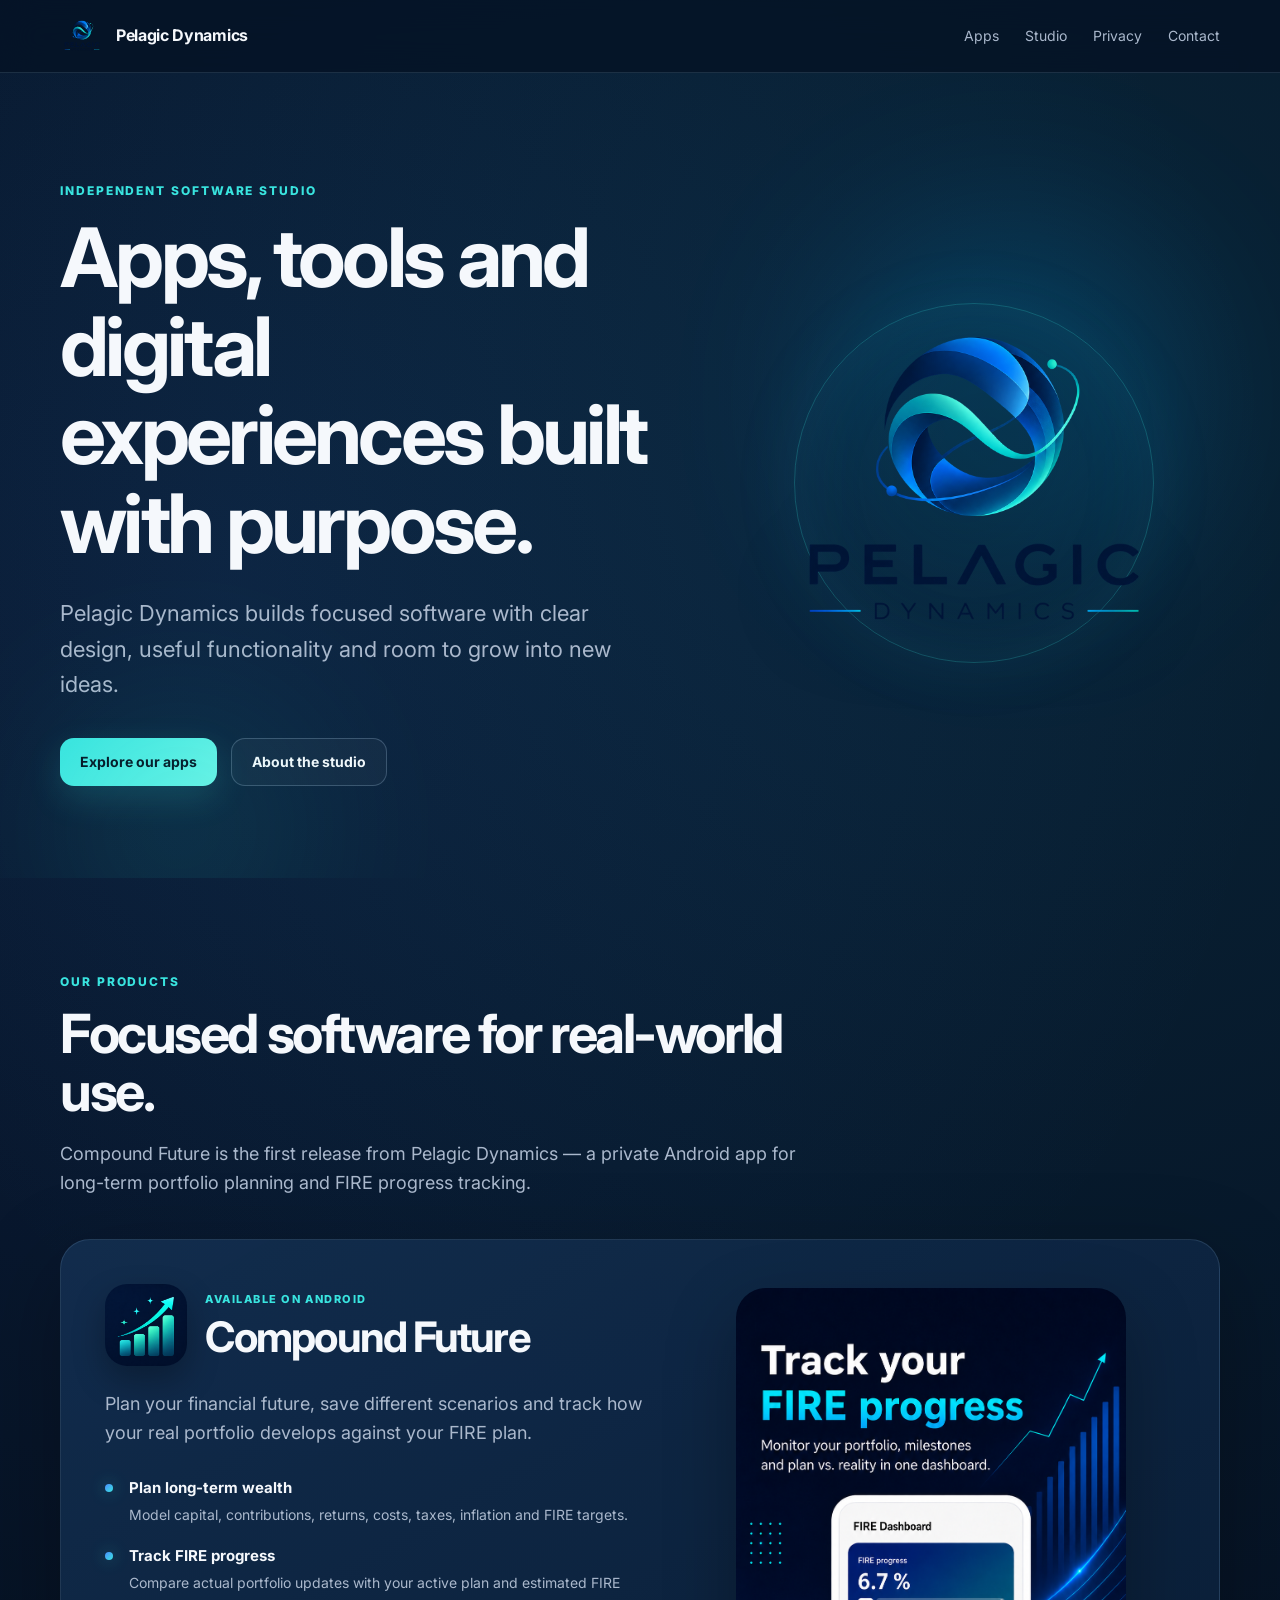
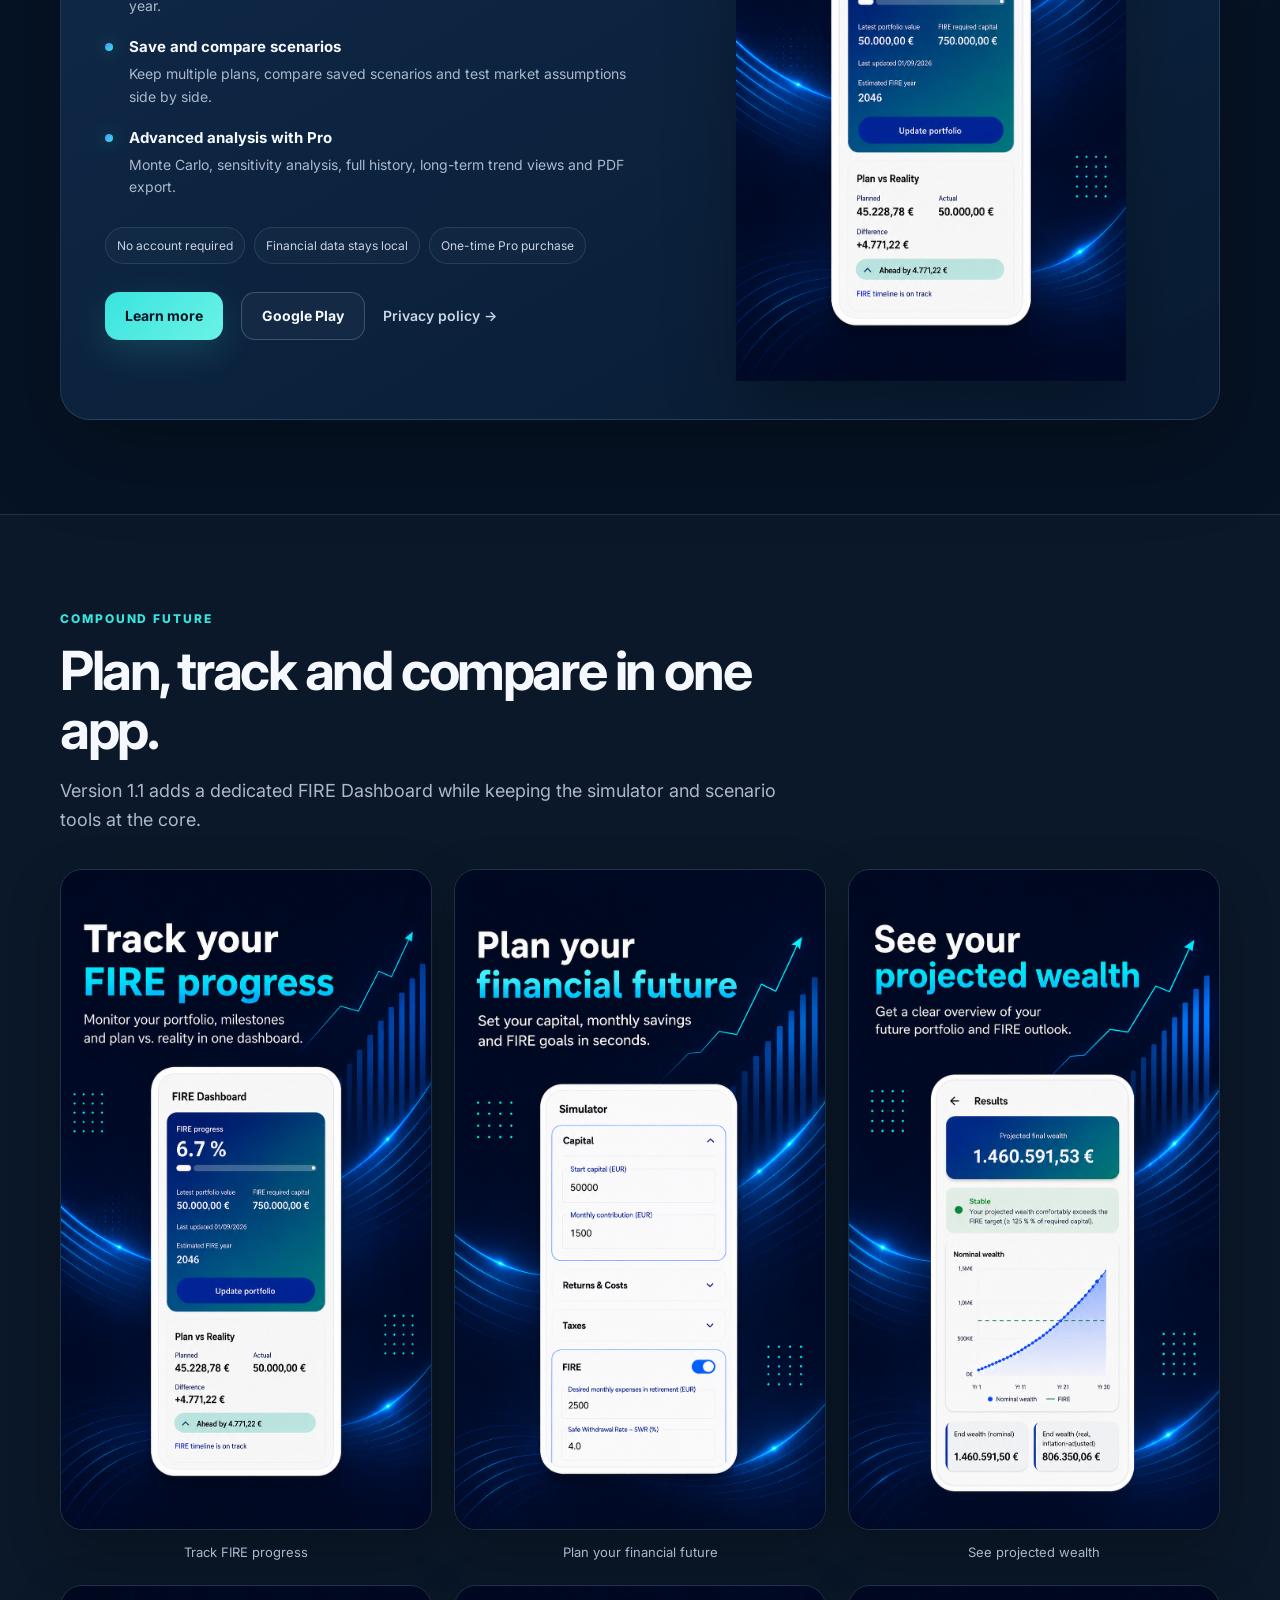
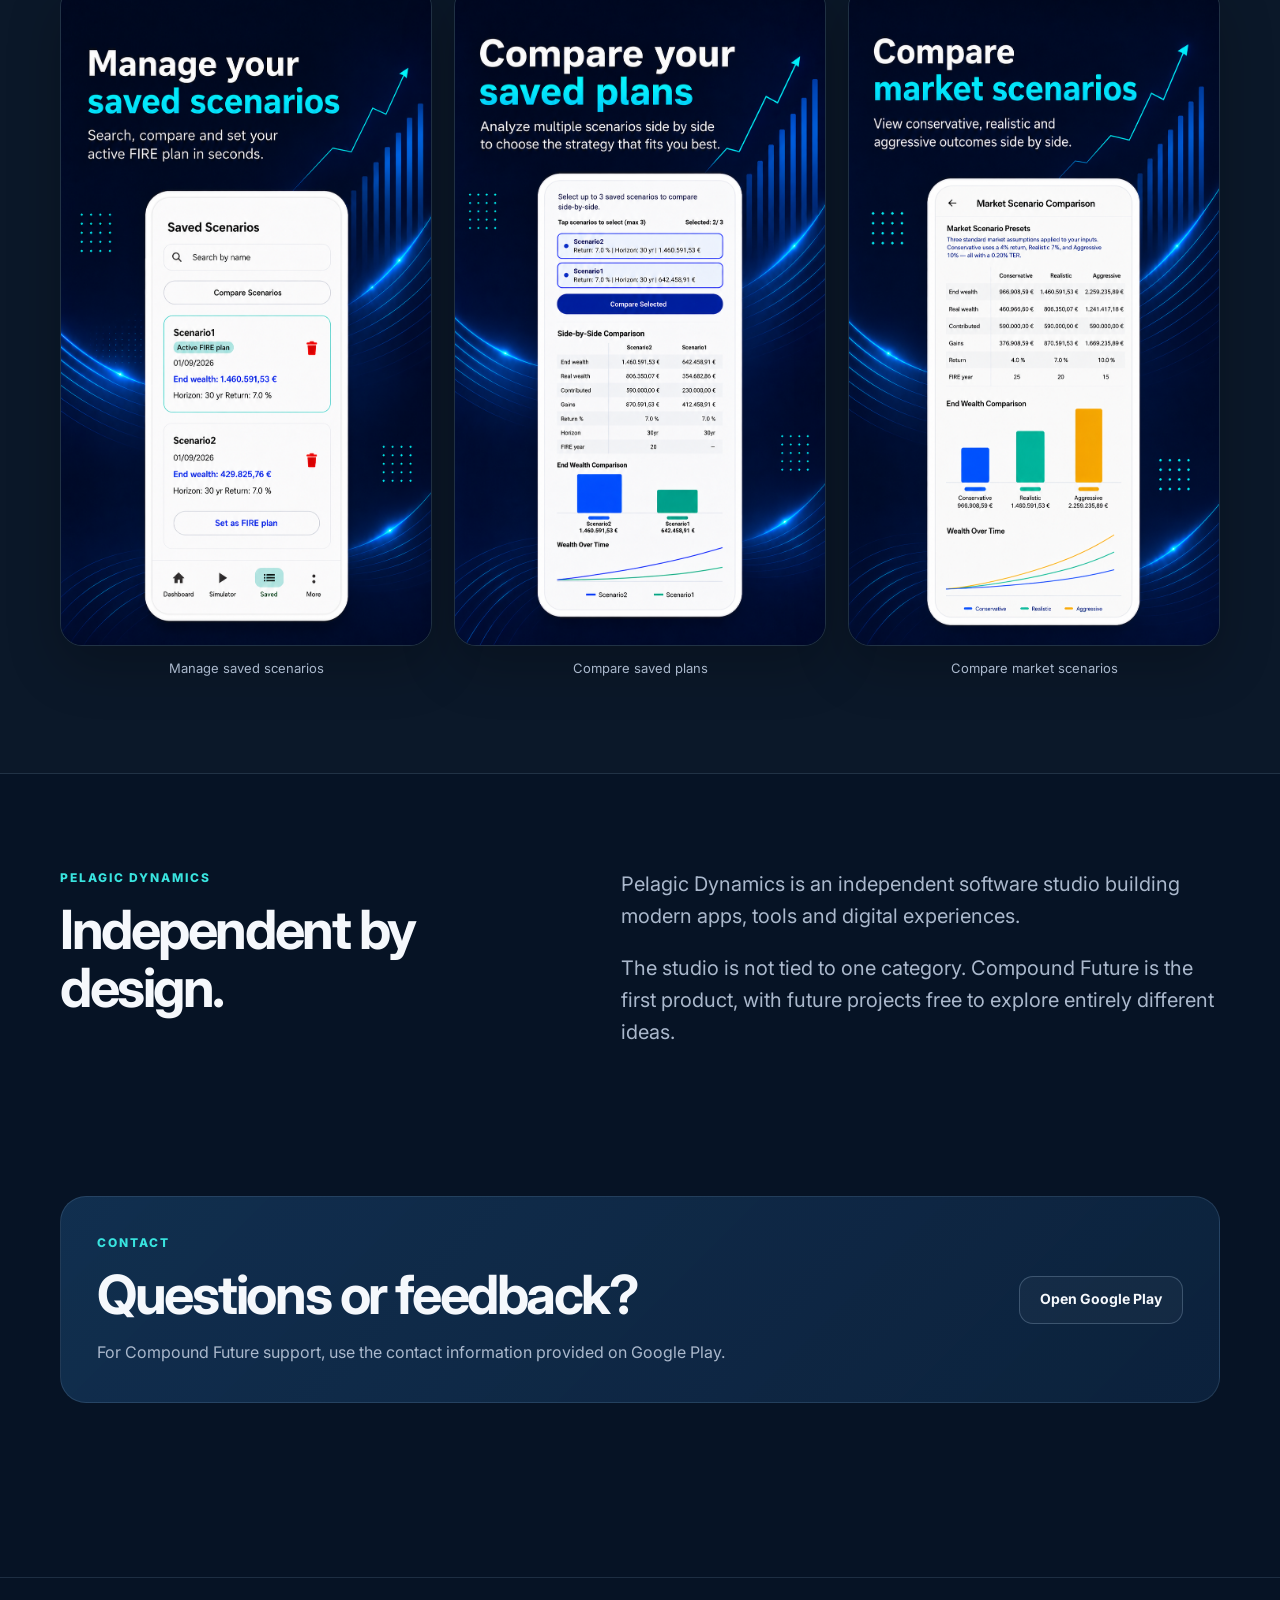
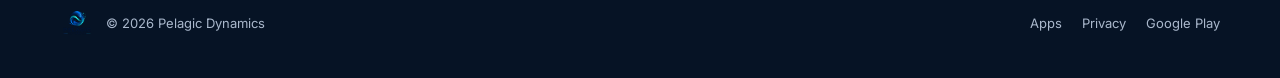
==== index.html @ e6f4d22d "Add files via upload" ====
<!doctype html>
<html lang="en">
<head>
  <meta charset="utf-8">
  <meta name="viewport" content="width=device-width, initial-scale=1">
  <meta name="description" content="Pelagic Dynamics is an independent software studio building focused apps, tools and digital experiences.">
  <meta name="theme-color" content="#07182f">
  <title>Pelagic Dynamics</title>
  <link rel="icon" type="image/png" href="assets/images/pelagic-logo.png">
  <link rel="preconnect" href="https://fonts.googleapis.com">
  <link rel="preconnect" href="https://fonts.gstatic.com" crossorigin>
  <link href="https://fonts.googleapis.com/css2?family=Inter:wght@400;500;600;700;800&display=swap" rel="stylesheet">
  <link rel="stylesheet" href="assets/styles.css">
</head>
<body>
  <header class="site-header">
    <div class="container nav-wrap">
      <a class="brand" href="#top" aria-label="Pelagic Dynamics home">
        <img src="assets/images/pelagic-logo.png" alt="Pelagic Dynamics logo">
        <span>Pelagic Dynamics</span>
      </a>
      <nav class="nav" aria-label="Primary navigation">
        <a href="#products">Apps</a>
        <a href="#studio">Studio</a>
        <a href="compound-future/privacy/index.html">Privacy</a>
        <a href="#contact">Contact</a>
      </nav>
    </div>
  </header>

  <main id="top">
    <section class="hero">
      <div class="hero-glow hero-glow-one"></div>
      <div class="hero-glow hero-glow-two"></div>
      <div class="container hero-grid">
        <div class="hero-copy">
          <p class="eyebrow">INDEPENDENT SOFTWARE STUDIO</p>
          <h1>Apps, tools and digital experiences built with purpose.</h1>
          <p class="hero-lead">Pelagic Dynamics builds focused software with clear design, useful functionality and room to grow into new ideas.</p>
          <div class="hero-actions">
            <a class="button button-primary" href="#products">Explore our apps</a>
            <a class="button button-secondary" href="#studio">About the studio</a>
          </div>
        </div>

        <div class="hero-mark" aria-hidden="true">
          <div class="hero-mark-ring"></div>
          <img src="assets/images/pelagic-logo.png" alt="">
        </div>
      </div>
    </section>

    <section class="section products" id="products">
      <div class="container">
        <div class="section-heading">
          <p class="eyebrow">OUR PRODUCTS</p>
          <h2>Focused software for real-world use.</h2>
          <p>Compound Future is the first release from Pelagic Dynamics — a private Android app for long-term portfolio planning and FIRE progress tracking.</p>
        </div>

        <article class="product-card">
          <div class="product-copy">
            <div class="product-title-row">
              <img class="app-icon" src="assets/images/compound-future-icon.png" alt="Compound Future app icon">
              <div>
                <p class="product-kicker">AVAILABLE ON ANDROID</p>
                <h3>Compound Future</h3>
              </div>
            </div>

            <p class="product-intro">Plan your financial future, save different scenarios and track how your real portfolio develops against your FIRE plan.</p>

            <div class="feature-grid">
              <div class="feature-item">
                <span class="feature-dot"></span>
                <div><strong>Plan long-term wealth</strong><p>Model capital, contributions, returns, costs, taxes, inflation and FIRE targets.</p></div>
              </div>
              <div class="feature-item">
                <span class="feature-dot"></span>
                <div><strong>Track FIRE progress</strong><p>Compare actual portfolio updates with your active plan and estimated FIRE year.</p></div>
              </div>
              <div class="feature-item">
                <span class="feature-dot"></span>
                <div><strong>Save and compare scenarios</strong><p>Keep multiple plans, compare saved scenarios and test market assumptions side by side.</p></div>
              </div>
              <div class="feature-item">
                <span class="feature-dot"></span>
                <div><strong>Advanced analysis with Pro</strong><p>Monte Carlo, sensitivity analysis, full history, long-term trend views and PDF export.</p></div>
              </div>
            </div>

            <div class="trust-row">
              <span>No account required</span>
              <span>Financial data stays local</span>
              <span>One-time Pro purchase</span>
            </div>

            <div class="product-actions">
              <a class="button button-primary" href="compound-future/">Learn more</a>
              <a class="button button-secondary" href="https://play.google.com/store/apps/details?id=com.pelagicdynamics.compoundfuture" target="_blank" rel="noopener noreferrer">Google Play</a>
              <a class="text-link" href="compound-future/privacy/index.html">Privacy policy →</a>
            </div>
          </div>

          <div class="product-visual">
            <img src="assets/images/cf-dashboard.png" alt="Compound Future FIRE Dashboard">
          </div>
        </article>
      </div>
    </section>

    <section class="section showcase">
      <div class="container">
        <div class="section-heading compact">
          <p class="eyebrow">COMPOUND FUTURE</p>
          <h2>Plan, track and compare in one app.</h2>
          <p>Version 1.1 adds a dedicated FIRE Dashboard while keeping the simulator and scenario tools at the core.</p>
        </div>

        <div class="screenshots screenshots-six">
          <figure><img src="assets/images/cf-dashboard.png" alt="Compound Future FIRE Dashboard"><figcaption>Track FIRE progress</figcaption></figure>
          <figure><img src="assets/images/cf-plan.png" alt="Compound Future simulator"><figcaption>Plan your financial future</figcaption></figure>
          <figure><img src="assets/images/cf-results.png" alt="Compound Future results"><figcaption>See projected wealth</figcaption></figure>
          <figure><img src="assets/images/cf-saved.png" alt="Compound Future saved scenarios"><figcaption>Manage saved scenarios</figcaption></figure>
          <figure><img src="assets/images/cf-compare-saved.png" alt="Compound Future saved scenario comparison"><figcaption>Compare saved plans</figcaption></figure>
          <figure><img src="assets/images/cf-market.png" alt="Compound Future market scenario comparison"><figcaption>Compare market scenarios</figcaption></figure>
        </div>
      </div>
    </section>

    <section class="section studio" id="studio">
      <div class="container studio-grid">
        <div>
          <p class="eyebrow">PELAGIC DYNAMICS</p>
          <h2>Independent by design.</h2>
        </div>
        <div class="studio-copy">
          <p>Pelagic Dynamics is an independent software studio building modern apps, tools and digital experiences.</p>
          <p>The studio is not tied to one category. Compound Future is the first product, with future projects free to explore entirely different ideas.</p>
        </div>
      </div>
    </section>

    <section class="section contact" id="contact">
      <div class="container contact-card">
        <div>
          <p class="eyebrow">CONTACT</p>
          <h2>Questions or feedback?</h2>
          <p>For Compound Future support, use the contact information provided on Google Play.</p>
        </div>
        <a class="button button-secondary" href="https://play.google.com/store/apps/details?id=com.pelagicdynamics.compoundfuture" target="_blank" rel="noopener noreferrer">Open Google Play</a>
      </div>
    </section>
  </main>

  <footer class="footer">
    <div class="container footer-wrap">
      <div class="footer-brand">
        <img src="assets/images/pelagic-logo.png" alt="Pelagic Dynamics">
        <span>© 2026 Pelagic Dynamics</span>
      </div>
      <div class="footer-links">
        <a href="#products">Apps</a>
        <a href="compound-future/privacy/index.html">Privacy</a>
        <a href="https://play.google.com/store/apps/details?id=com.pelagicdynamics.compoundfuture" target="_blank" rel="noopener noreferrer">Google Play</a>
      </div>
    </div>
  </footer>
</body>
</html>
---- assets/styles.css ----
:root {
  --bg: #061325;
  --bg-soft: #0a1b32;
  --surface: rgba(14, 33, 58, .72);
  --surface-strong: #102744;
  --text: #f5f8fc;
  --muted: #aab8cc;
  --line: rgba(151, 184, 218, .16);
  --cyan: #39e4df;
  --blue: #4b8cff;
  --blue-deep: #165bc6;
  --shadow: 0 28px 90px rgba(0, 0, 0, .28);
}

* { box-sizing: border-box; }
html { scroll-behavior: smooth; }
body {
  margin: 0;
  font-family: Inter, system-ui, -apple-system, BlinkMacSystemFont, "Segoe UI", sans-serif;
  color: var(--text);
  background:
    radial-gradient(circle at 76% 8%, rgba(34, 184, 209, .11), transparent 28%),
    radial-gradient(circle at 18% 12%, rgba(54, 113, 230, .12), transparent 24%),
    var(--bg);
  line-height: 1.6;
}
img { max-width: 100%; display: block; }
a { color: inherit; text-decoration: none; }

.container { width: min(1160px, calc(100% - 40px)); margin: 0 auto; }

.site-header {
  position: sticky; top: 0; z-index: 50;
  backdrop-filter: blur(18px);
  background: rgba(6, 19, 37, .82);
  border-bottom: 1px solid var(--line);
}
.nav-wrap { min-height: 72px; display: flex; align-items: center; justify-content: space-between; gap: 28px; }
.brand { display: inline-flex; align-items: center; gap: 12px; font-weight: 700; letter-spacing: -.02em; }
.brand img { width: 44px; height: 44px; object-fit: contain; }
.nav { display: flex; gap: 26px; font-size: 14px; color: var(--muted); }
.nav a:hover { color: var(--text); }

.hero { position: relative; overflow: hidden; padding: 108px 0 92px; }
.hero-grid { display: grid; grid-template-columns: 1.1fr .9fr; align-items: center; gap: 68px; }
.hero-copy { max-width: 720px; }
.eyebrow { margin: 0 0 14px; color: var(--cyan); font-size: 12px; font-weight: 800; letter-spacing: .16em; }
h1, h2, h3 { margin: 0; line-height: 1.08; letter-spacing: -.045em; }
h1 { font-size: clamp(48px, 7vw, 82px); max-width: 850px; }
h2 { font-size: clamp(34px, 4.7vw, 54px); }
h3 { font-size: clamp(28px, 3.6vw, 42px); }
.hero-lead { margin: 28px 0 0; color: var(--muted); font-size: clamp(18px, 2vw, 22px); max-width: 680px; }
.hero-actions { display: flex; flex-wrap: wrap; gap: 14px; margin-top: 36px; }
.button { display: inline-flex; align-items: center; justify-content: center; min-height: 48px; padding: 0 20px; border-radius: 14px; font-weight: 700; font-size: 14px; transition: transform .18s ease, border-color .18s ease, background .18s ease; }
.button:hover { transform: translateY(-2px); }
.button-primary { color: #051423; background: linear-gradient(135deg, var(--cyan), #6bf2e6); box-shadow: 0 12px 34px rgba(57, 228, 223, .16); }
.button-secondary { border: 1px solid rgba(178, 205, 233, .25); background: rgba(255,255,255,.035); }
.hero-mark { position: relative; display: grid; place-items: center; min-height: 430px; }
.hero-mark img { position: relative; z-index: 2; width: min(420px, 88%); filter: drop-shadow(0 28px 45px rgba(0,0,0,.22)); }
.hero-mark-ring { position: absolute; width: 360px; height: 360px; border-radius: 50%; border: 1px solid rgba(57,228,223,.24); box-shadow: inset 0 0 70px rgba(51, 174, 215, .10), 0 0 70px rgba(51,174,215,.08); }
.hero-glow { position: absolute; border-radius: 50%; filter: blur(85px); opacity: .22; pointer-events: none; }
.hero-glow-one { width: 360px; height: 360px; background: #008ecf; right: 7%; top: 18%; }
.hero-glow-two { width: 260px; height: 260px; background: #1ee6d0; left: 4%; bottom: -10%; opacity: .10; }

.section { padding: 94px 0; }
.section-heading { max-width: 760px; margin-bottom: 42px; }
.section-heading > p:last-child { color: var(--muted); margin: 18px 0 0; font-size: 18px; }
.section-heading.compact { margin-bottom: 34px; }

.product-card {
  display: grid; grid-template-columns: 1.05fr .95fr; gap: 30px;
  background: linear-gradient(150deg, rgba(19, 47, 81, .88), rgba(9, 28, 52, .90));
  border: 1px solid var(--line); border-radius: 30px; padding: 38px; box-shadow: var(--shadow); overflow: hidden;
}
.product-copy { padding: 6px; }
.product-title-row { display: flex; align-items: center; gap: 18px; }
.app-icon { width: 82px; height: 82px; border-radius: 22px; box-shadow: 0 14px 32px rgba(0,0,0,.28); }
.product-kicker { margin: 0 0 6px; color: var(--cyan); font-size: 11px; font-weight: 800; letter-spacing: .14em; }
.product-intro { color: var(--muted); font-size: 18px; margin: 24px 0 28px; }
.feature-grid { display: grid; gap: 18px; }
.feature-item { display: grid; grid-template-columns: 12px 1fr; gap: 12px; align-items: start; }
.feature-dot { width: 8px; height: 8px; border-radius: 50%; margin-top: 8px; background: linear-gradient(135deg, var(--blue), var(--cyan)); box-shadow: 0 0 16px rgba(57,228,223,.4); }
.feature-item strong { display: block; font-size: 15px; }
.feature-item p { margin: 4px 0 0; color: var(--muted); font-size: 14px; }
.trust-row { display: flex; flex-wrap: wrap; gap: 9px; margin-top: 28px; }
.trust-row span { padding: 8px 11px; border: 1px solid var(--line); border-radius: 999px; color: #c7d3e2; font-size: 12px; background: rgba(255,255,255,.025); }
.product-actions { display: flex; flex-wrap: wrap; gap: 18px; align-items: center; margin-top: 28px; }
.text-link { color: #c8d7e8; font-size: 14px; font-weight: 600; }
.text-link:hover { color: var(--cyan); }
.product-visual { display: flex; align-items: flex-end; justify-content: center; padding: 10px 0 0; }
.product-visual img { width: min(390px, 100%); border-radius: 30px 30px 0 0; box-shadow: 0 26px 70px rgba(0,0,0,.28); }

.showcase { background: rgba(255,255,255,.018); border-top: 1px solid var(--line); border-bottom: 1px solid var(--line); }
.screenshots { display: grid; grid-template-columns: repeat(4, 1fr); gap: 18px; align-items: start; }
.screenshots figure { margin: 0; }
.screenshots img { width: 100%; border-radius: 22px; border: 1px solid var(--line); box-shadow: 0 20px 54px rgba(0,0,0,.23); }
.screenshots figcaption { margin-top: 12px; color: var(--muted); font-size: 13px; text-align: center; }

.studio-grid { display: grid; grid-template-columns: .9fr 1.1fr; gap: 70px; align-items: start; }
.studio-copy { font-size: 20px; color: var(--muted); }
.studio-copy p { margin-top: 0; }

.contact { padding-top: 34px; }
.contact-card { display: flex; justify-content: space-between; align-items: center; gap: 30px; padding: 36px; border-radius: 26px; background: linear-gradient(135deg, rgba(26, 69, 112, .56), rgba(15, 40, 70, .7)); border: 1px solid var(--line); }
.contact-card p:not(.eyebrow) { color: var(--muted); margin-bottom: 0; }

.footer { margin-top: 80px; border-top: 1px solid var(--line); padding: 28px 0 38px; color: var(--muted); font-size: 13px; }
.footer-wrap { display: flex; justify-content: space-between; align-items: center; gap: 24px; }
.footer-brand { display: flex; align-items: center; gap: 12px; }
.footer-brand img { width: 34px; height: 34px; object-fit: contain; }
.footer-links { display: flex; gap: 20px; }
.footer-links a:hover { color: var(--text); }

@media (max-width: 920px) {
  .hero-grid, .product-card, .studio-grid { grid-template-columns: 1fr; }
  .hero { padding-top: 78px; }
  .hero-mark { min-height: 300px; }
  .hero-mark img { width: 300px; }
  .hero-mark-ring { width: 260px; height: 260px; }
  .product-visual { max-height: 620px; overflow: hidden; }
  .screenshots { grid-template-columns: repeat(2, 1fr); }
}

@media (max-width: 680px) {
  .container { width: min(100% - 28px, 1160px); }
  .nav { display: none; }
  .brand span { font-size: 15px; }
  .hero { padding: 64px 0 58px; }
  .hero-grid { gap: 30px; }
  .hero-mark { min-height: 240px; }
  .hero-mark img { width: 240px; }
  .hero-mark-ring { width: 205px; height: 205px; }
  .section { padding: 66px 0; }
  .product-card { padding: 22px; border-radius: 24px; }
  .product-title-row { align-items: flex-start; }
  .app-icon { width: 66px; height: 66px; border-radius: 18px; }
  .screenshots { grid-template-columns: 1fr 1fr; gap: 12px; }
  .screenshots img { border-radius: 15px; }
  .contact-card, .footer-wrap { flex-direction: column; align-items: flex-start; }
  .footer-links { flex-wrap: wrap; }
}

/* Compound Future product page */
.cf-hero { position: relative; overflow: hidden; padding: 88px 0 82px; }
.cf-hero-grid { display: grid; grid-template-columns: 1.02fr .98fr; gap: 76px; align-items: center; }
.cf-hero-copy { position: relative; z-index: 2; }
.cf-app-heading { display: flex; gap: 20px; align-items: center; }
.cf-app-heading img { width: 86px; height: 86px; border-radius: 23px; box-shadow: 0 18px 44px rgba(0,0,0,.28); }
.cf-app-heading h1 { font-size: clamp(48px, 6vw, 76px); }
.cf-tagline { margin: 30px 0 0; font-size: clamp(25px, 3vw, 36px); font-weight: 700; letter-spacing: -.035em; color: #dce9f7; }
.cf-trust-row { margin-top: 25px; }
.cf-hero-visual { position: relative; display: flex; justify-content: center; align-items: flex-end; min-height: 650px; }
.cf-hero-visual img { position: relative; z-index: 2; width: min(430px, 100%); border-radius: 34px; box-shadow: 0 32px 90px rgba(0,0,0,.38); }
.cf-phone-glow { position: absolute; width: 430px; height: 430px; border-radius: 50%; background: rgba(57,228,223,.14); filter: blur(75px); }
.cf-overview { border-top: 1px solid var(--line); background: rgba(255,255,255,.014); }
.cf-value-grid { display: grid; grid-template-columns: repeat(3, 1fr); gap: 18px; }
.cf-value-card { padding: 28px; border-radius: 22px; border: 1px solid var(--line); background: rgba(255,255,255,.025); }
.cf-value-card .cf-number { color: var(--cyan); font-size: 11px; font-weight: 800; letter-spacing: .16em; }
.cf-value-card h3 { margin-top: 17px; font-size: 27px; }
.cf-value-card p { color: var(--muted); margin-bottom: 0; }
.cf-feature-section { border-top: 1px solid var(--line); }
.cf-feature-alt { background: rgba(255,255,255,.018); }
.cf-feature-row { display: grid; grid-template-columns: .92fr 1.08fr; gap: 80px; align-items: center; }
.cf-feature-row-reverse .cf-feature-copy { order: 2; }
.cf-feature-row-reverse .cf-feature-image { order: 1; }
.cf-feature-copy > p:not(.eyebrow) { color: var(--muted); font-size: 18px; max-width: 620px; }
.cf-list { list-style: none; margin: 28px 0 0; padding: 0; display: grid; gap: 13px; color: #d6e1ef; }
.cf-list li { position: relative; padding-left: 24px; }
.cf-list li::before { content: ""; position: absolute; left: 0; top: .62em; width: 8px; height: 8px; border-radius: 50%; background: linear-gradient(135deg, var(--blue), var(--cyan)); box-shadow: 0 0 14px rgba(57,228,223,.3); }
.cf-feature-image { display: flex; justify-content: center; }
.cf-feature-image img { width: min(430px, 100%); border-radius: 28px; border: 1px solid var(--line); box-shadow: 0 25px 70px rgba(0,0,0,.28); }
.cf-pro { background: radial-gradient(circle at 75% 38%, rgba(57,228,223,.09), transparent 30%); }
.cf-pro-card { display: grid; grid-template-columns: 1.05fr .95fr; gap: 42px; padding: 44px; border-radius: 30px; border: 1px solid rgba(57,228,223,.18); background: linear-gradient(145deg, rgba(18,49,82,.92), rgba(8,27,50,.94)); box-shadow: var(--shadow); overflow: hidden; }
.cf-pro-copy > p:not(.eyebrow) { color: var(--muted); font-size: 18px; }
.cf-pro-features { display: grid; grid-template-columns: 1fr 1fr; gap: 14px; margin: 30px 0; }
.cf-pro-features > div { padding: 17px; border: 1px solid var(--line); border-radius: 16px; background: rgba(255,255,255,.025); }
.cf-pro-features strong { display: block; font-size: 14px; }
.cf-pro-features span { display: block; margin-top: 6px; color: var(--muted); font-size: 13px; }
.cf-pro-visual { display: flex; align-items: flex-end; justify-content: center; max-height: 660px; overflow: hidden; }
.cf-pro-visual img { width: min(390px, 100%); border-radius: 26px 26px 0 0; box-shadow: 0 25px 70px rgba(0,0,0,.28); }
.cf-privacy { border-top: 1px solid var(--line); border-bottom: 1px solid var(--line); background: rgba(255,255,255,.018); }
.cf-privacy-grid { display: grid; grid-template-columns: .9fr 1.1fr; gap: 70px; }
.cf-privacy-copy { color: var(--muted); font-size: 18px; }
.cf-disclaimer { padding-top: 70px; padding-bottom: 40px; }
.cf-disclaimer-card { padding: 34px; border-radius: 24px; border: 1px solid var(--line); background: rgba(255,255,255,.022); }
.cf-disclaimer-card h2 { font-size: clamp(30px, 4vw, 44px); }
.cf-disclaimer-card > p:last-child { margin-bottom: 0; max-width: 900px; color: var(--muted); }
.cf-final-cta { padding-top: 34px; }

@media (max-width: 920px) {
  .cf-hero-grid, .cf-feature-row, .cf-pro-card, .cf-privacy-grid { grid-template-columns: 1fr; }
  .cf-hero-visual { min-height: 520px; }
  .cf-feature-row-reverse .cf-feature-copy, .cf-feature-row-reverse .cf-feature-image { order: initial; }
  .cf-feature-row { gap: 42px; }
  .cf-value-grid { grid-template-columns: 1fr; }
}

@media (max-width: 680px) {
  .cf-hero { padding: 58px 0 60px; }
  .cf-app-heading { align-items: flex-start; }
  .cf-app-heading img { width: 66px; height: 66px; border-radius: 18px; }
  .cf-hero-visual { min-height: 430px; }
  .cf-pro-card { padding: 23px; border-radius: 24px; }
  .cf-pro-features { grid-template-columns: 1fr; }
  .cf-value-card { padding: 23px; }
  .cf-disclaimer-card { padding: 24px; }
}

/* 2026-09 refresh: updated Compound Future screenshots while keeping Pelagic Dynamics as the primary studio brand */
.screenshots-six { grid-template-columns: repeat(3, 1fr); gap: 22px; }
.screenshots-six img { aspect-ratio: 9 / 16; object-fit: cover; object-position: top; }
.cf-gallery-section { border-top: 1px solid var(--line); background: rgba(255,255,255,.012); }
.cf-feature-stack { position: relative; min-height: 640px; align-items: center; }
.cf-feature-stack img { position: absolute; width: min(350px, 78%); }
.cf-feature-stack img:first-child { transform: translate(-15%, -2%) rotate(-2deg); z-index: 1; }
.cf-feature-stack img:last-child { transform: translate(15%, 5%) rotate(2deg); z-index: 2; }

@media (max-width: 920px) {
  .screenshots-six { grid-template-columns: repeat(2, 1fr); }
  .cf-feature-stack { min-height: 560px; }
}

@media (max-width: 680px) {
  .screenshots-six { grid-template-columns: 1fr 1fr; gap: 12px; }
  .cf-feature-stack { min-height: 440px; }
  .cf-feature-stack img { width: min(270px, 78%); }
}
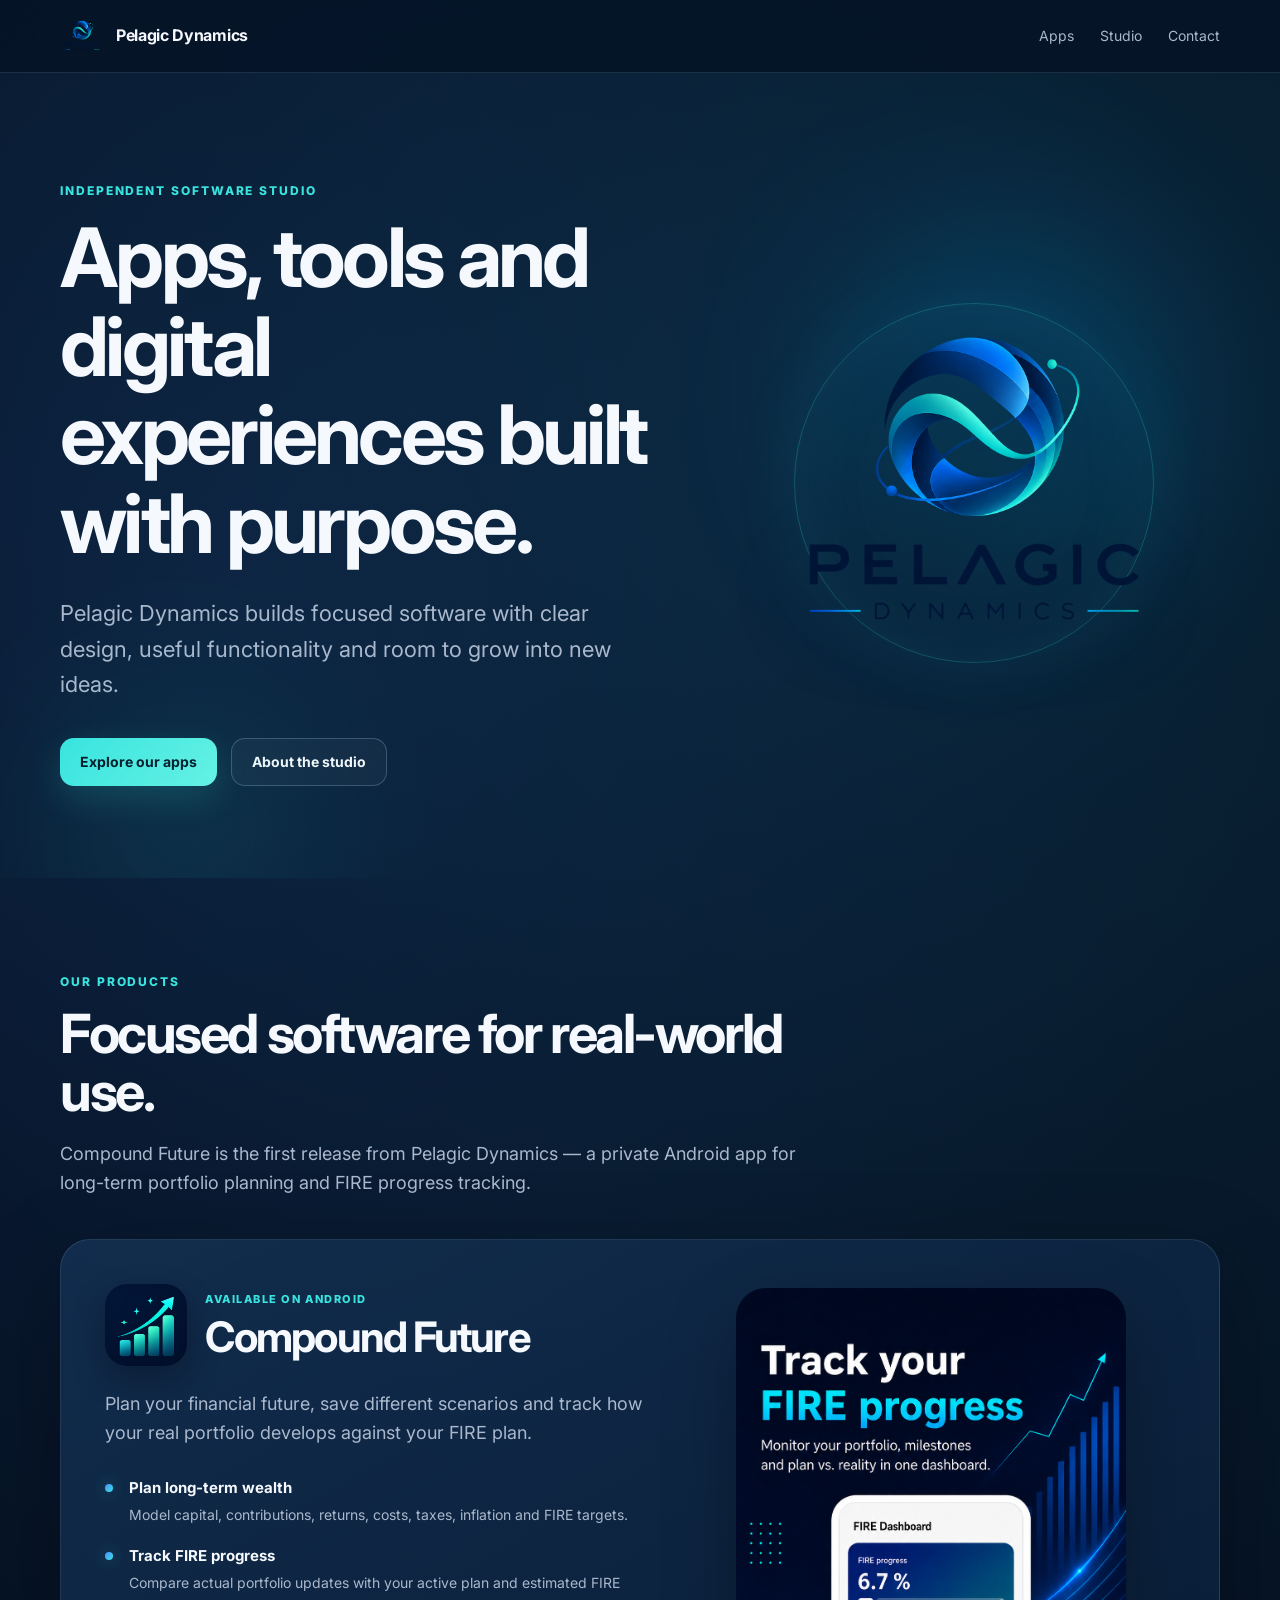
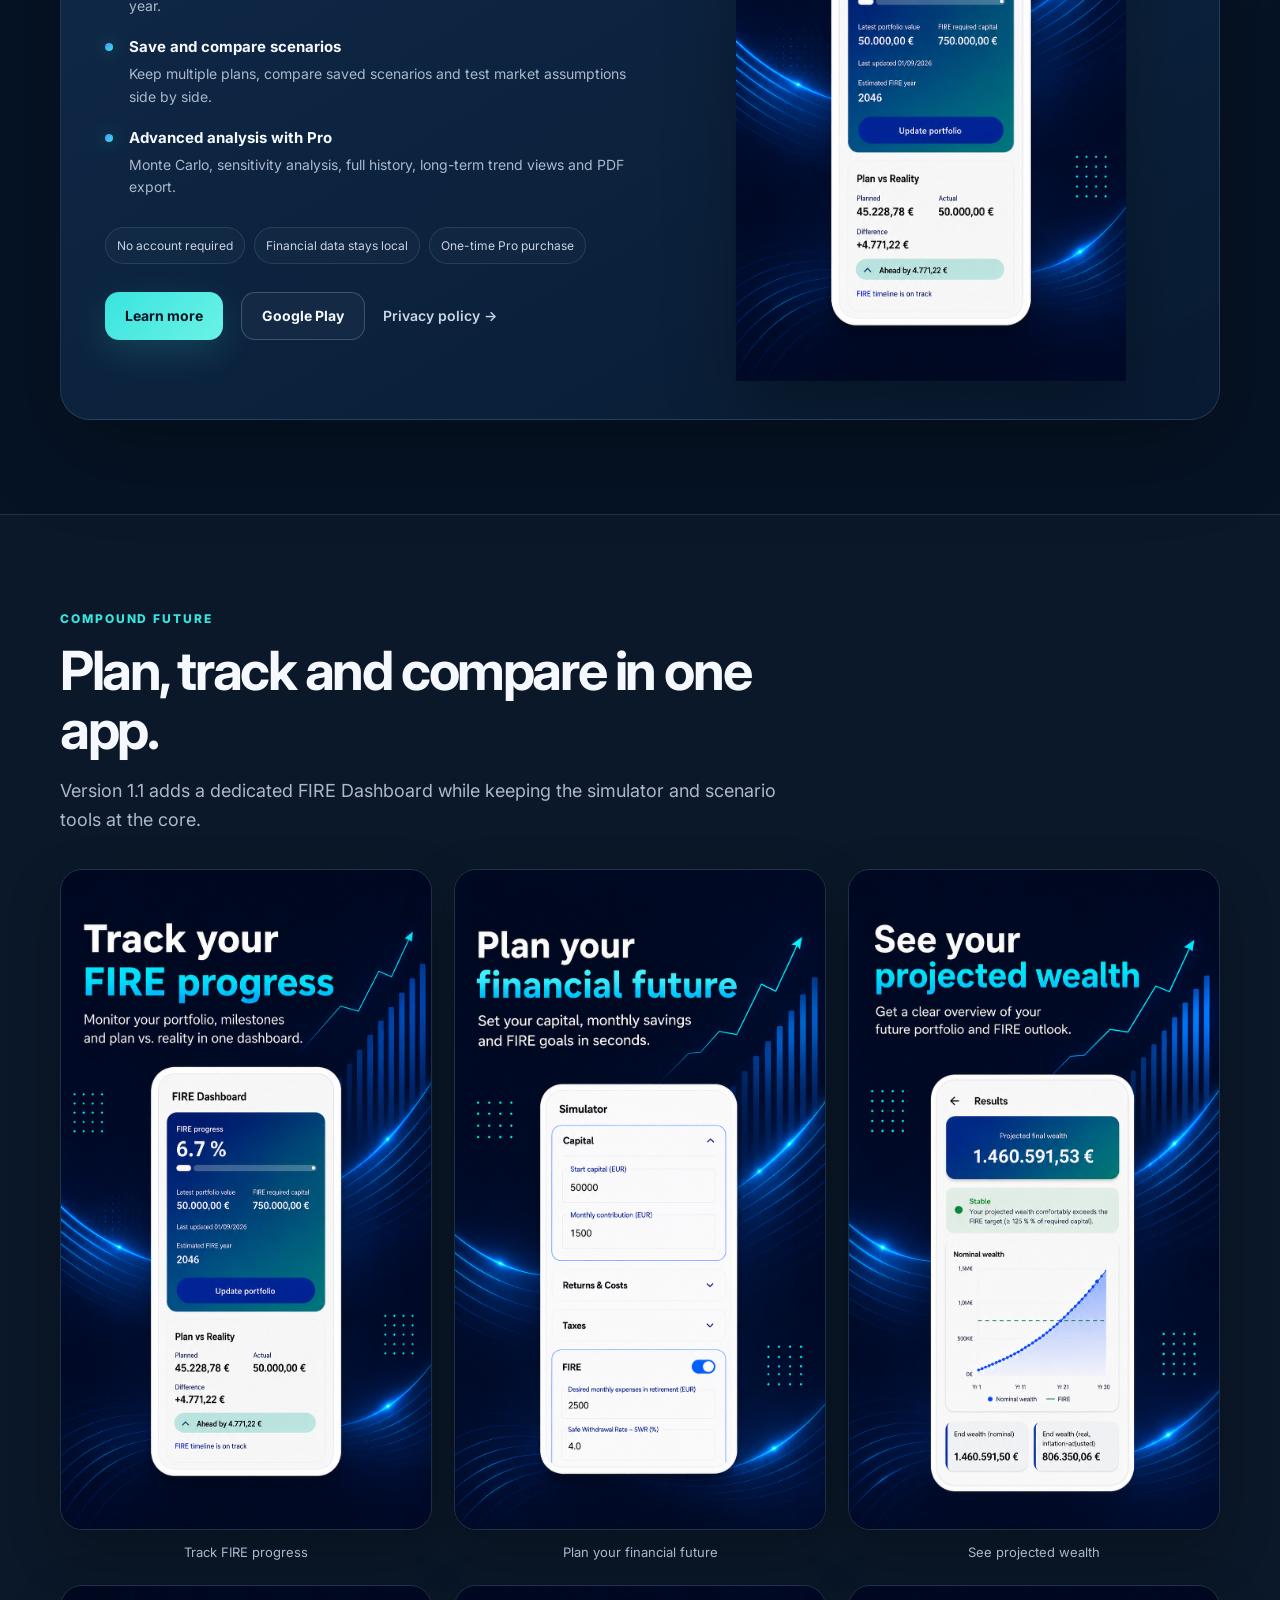
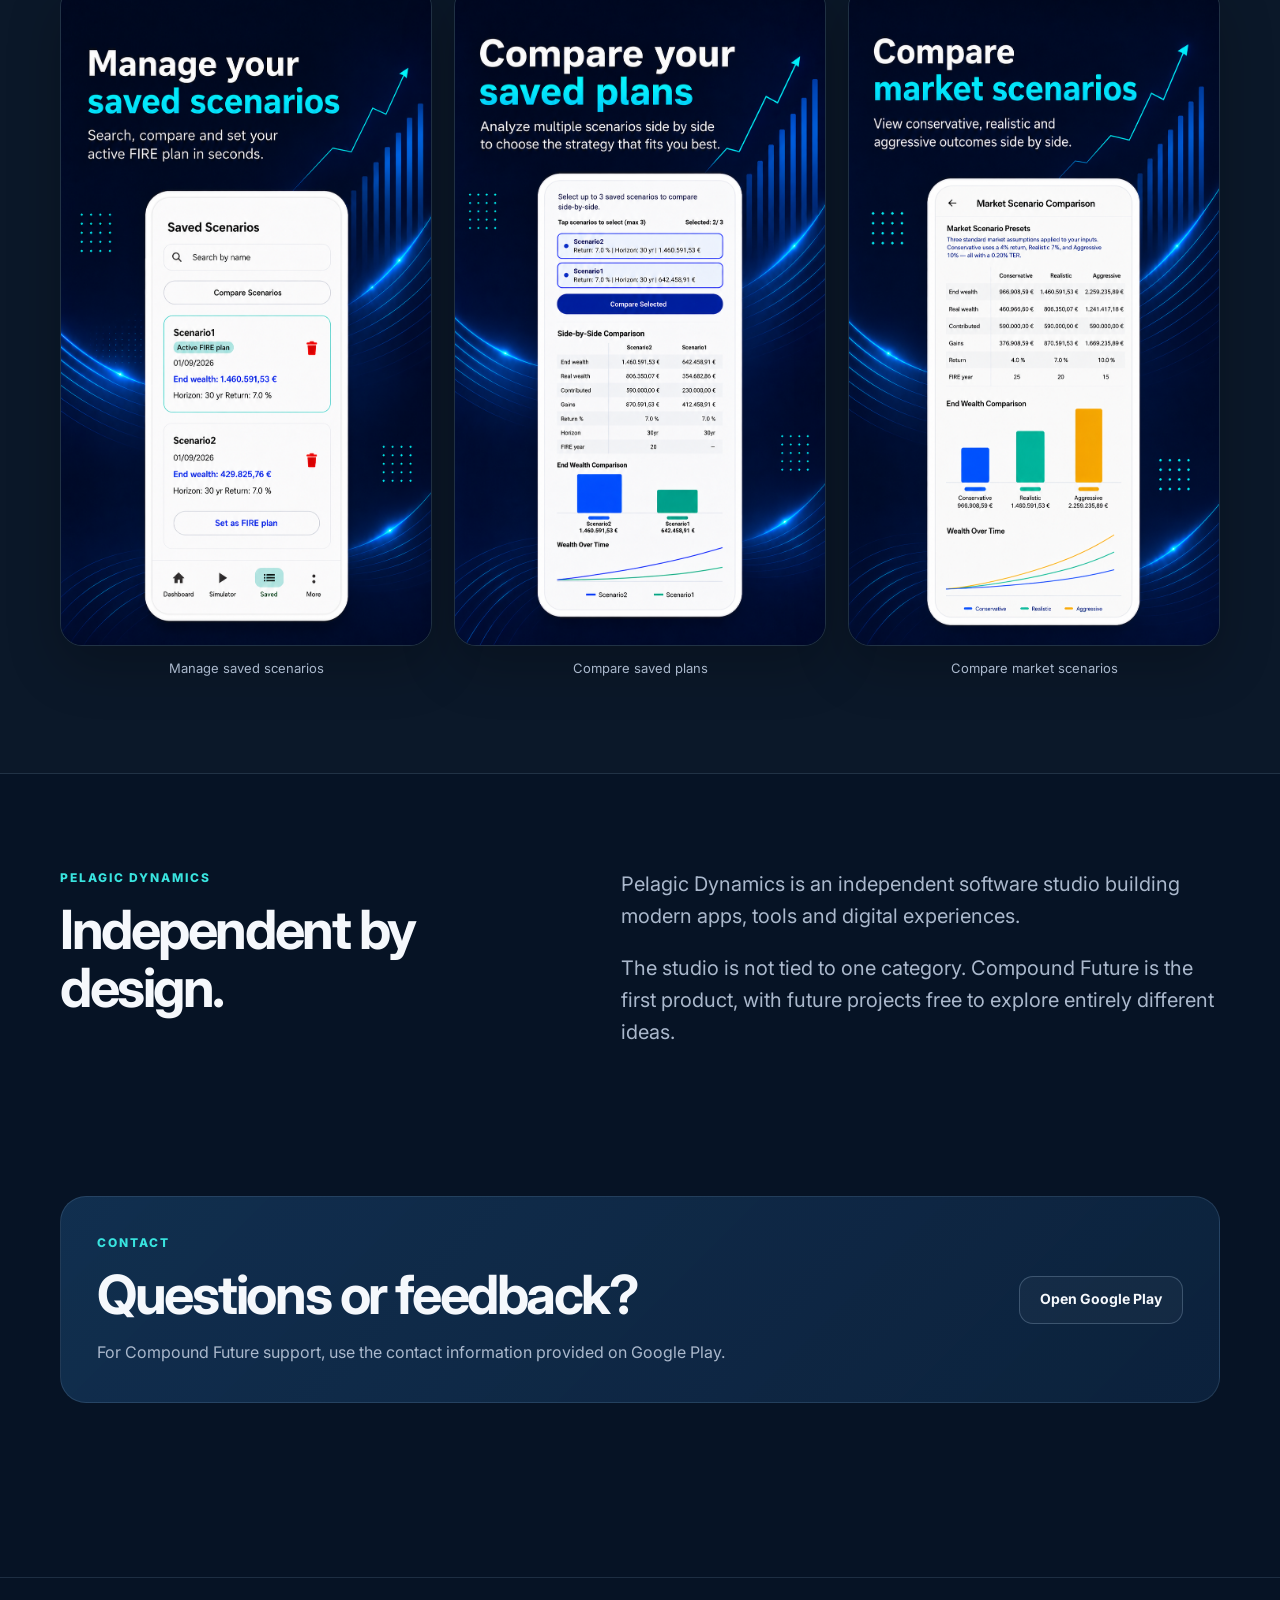
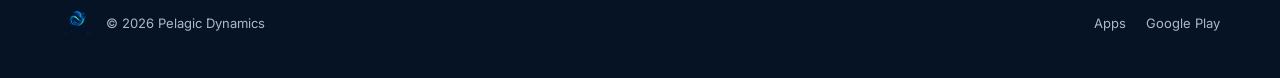
==== commit a24816db: "Remove Privacy link from navigation and footer Removed links to the Privacy page from the navigation" ====
--- a/index.html
+++ b/index.html
@@ -22,7 +22,6 @@
       <nav class="nav" aria-label="Primary navigation">
         <a href="#products">Apps</a>
         <a href="#studio">Studio</a>
-        <a href="compound-future/privacy/index.html">Privacy</a>
         <a href="#contact">Contact</a>
       </nav>
     </div>
@@ -161,7 +160,6 @@
       </div>
       <div class="footer-links">
         <a href="#products">Apps</a>
-        <a href="compound-future/privacy/index.html">Privacy</a>
         <a href="https://play.google.com/store/apps/details?id=com.pelagicdynamics.compoundfuture" target="_blank" rel="noopener noreferrer">Google Play</a>
       </div>
     </div>
